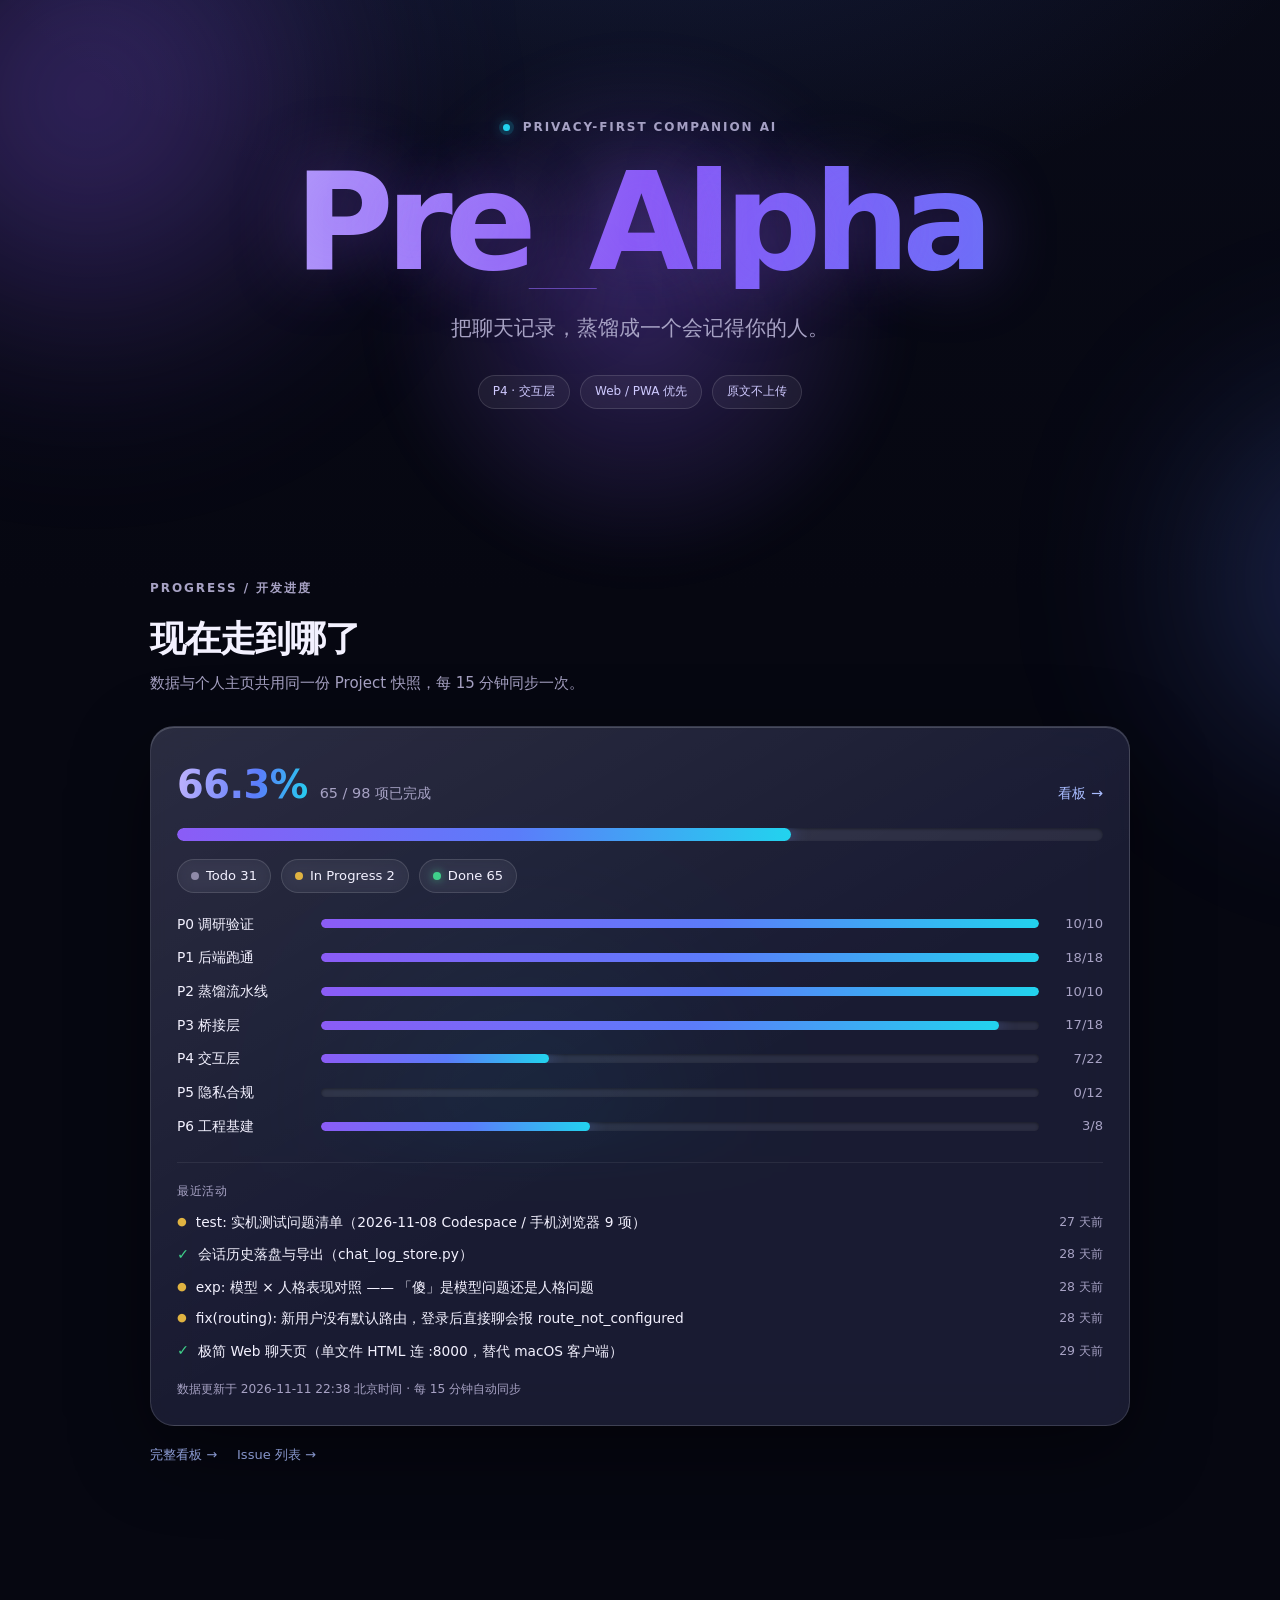
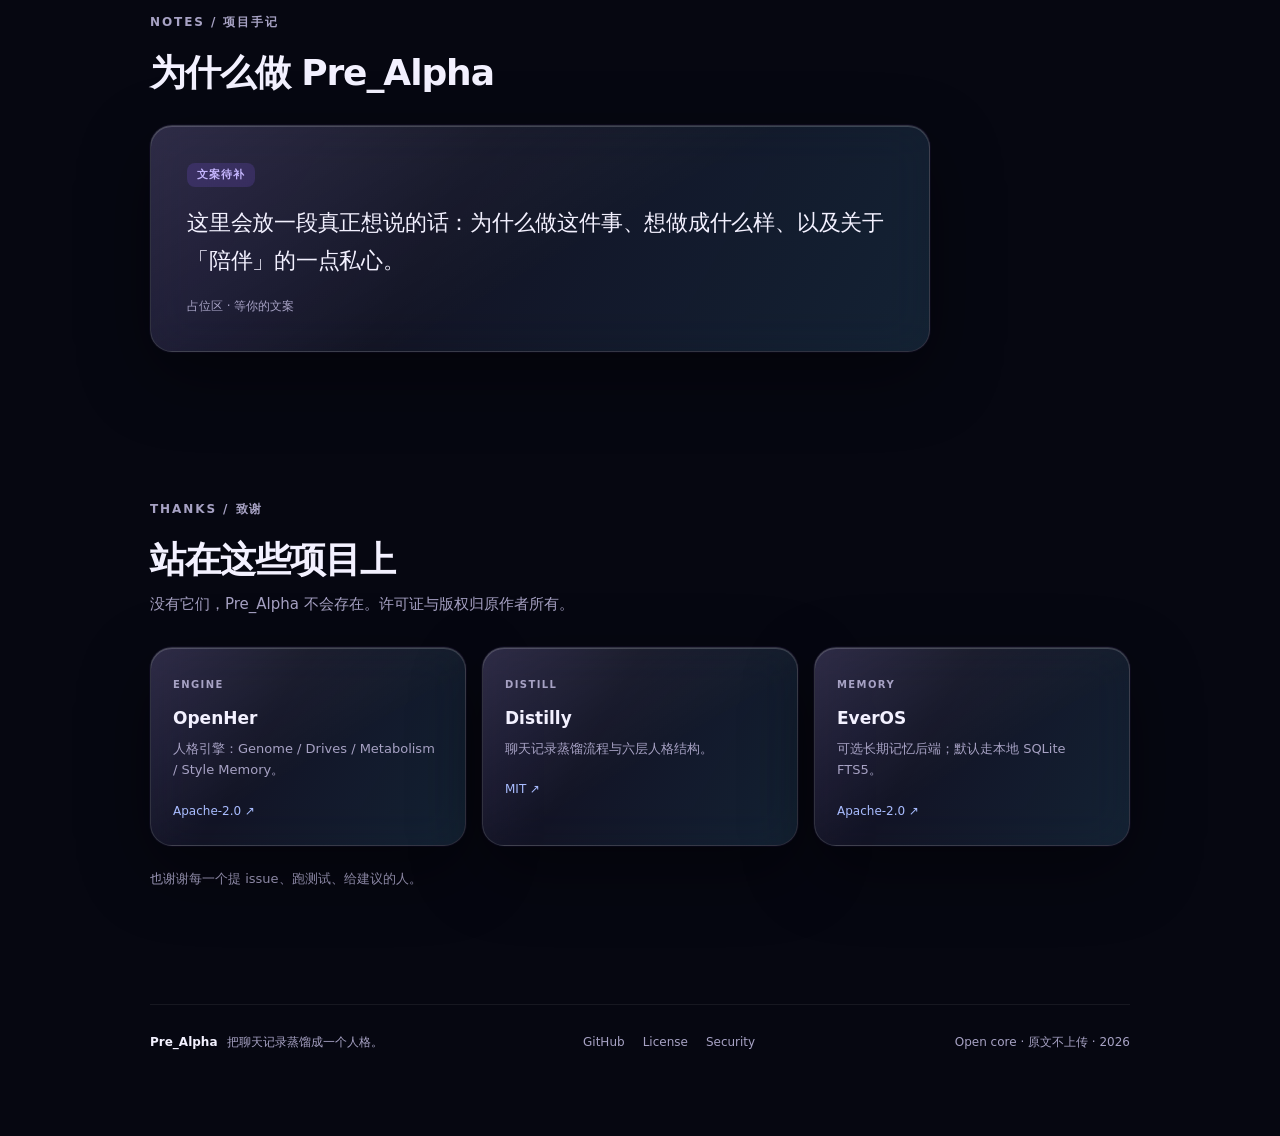
==== site/glass/index.html @ 16523dff "feat(site): add liquid-glass landing copy with progress only" ====
<!doctype html>
<html lang="zh-CN">
<head>
  <meta charset="utf-8">
  <meta name="viewport" content="width=device-width, initial-scale=1, viewport-fit=cover">
  <meta name="theme-color" content="#070811">
  <meta name="description" content="Pre_Alpha：把聊天记录蒸馏成一个人格。隐私优先的陪伴 AI，原始聊天记录不上传。">
  <title>Pre_Alpha · 把聊天记录蒸馏成一个人格</title>
  <link rel="stylesheet" href="glass.css">
</head>
<body>
  <a class="skip" href="#main">跳到正文</a>

  <div class="aurora" aria-hidden="true">
    <span class="blob blob-violet"></span>
    <span class="blob blob-blue"></span>
    <span class="blob blob-cyan"></span>
  </div>

  <main class="page" id="main">
    <header class="masthead">
      <p class="eyebrow"><span class="live-dot" aria-hidden="true"></span> PRIVACY-FIRST COMPANION AI</p>
      <h1>Pre_Alpha</h1>
      <p class="tagline">把聊天记录，蒸馏成一个会记得你的人。</p>
      <div class="title-meta" aria-label="项目状态">
        <span class="glass-pill">P4 · 交互层</span>
        <span class="glass-pill">Web / PWA 优先</span>
        <span class="glass-pill">原文不上传</span>
      </div>
    </header>

    <section class="section" id="progress" aria-labelledby="progress-title">
      <div class="section-head">
        <p class="eyebrow">PROGRESS / 开发进度</p>
        <h2 id="progress-title">现在走到哪了</h2>
        <p class="section-desc">数据与个人主页共用同一份 Project 快照，每 15 分钟同步一次。</p>
      </div>
      <div id="prealpha" class="pa">
        <p class="pa-fallback">加载进度数据…</p>
      </div>
      <p class="section-more">
        <a href="https://github.com/users/jason081112/projects/1" target="_blank" rel="noopener">完整看板 →</a>
        <a href="https://github.com/jason081112/Pre_Alpha/issues" target="_blank" rel="noopener">Issue 列表 →</a>
      </p>
    </section>

    <section class="section" id="story" aria-labelledby="story-title">
      <div class="section-head">
        <p class="eyebrow">NOTES / 项目手记</p>
        <h2 id="story-title">为什么做 Pre_Alpha</h2>
      </div>

      <!-- COPYWRITING:START
           把正文发我，我替换掉下面的占位内容；也可以直接改这一段，
           保留 .story-card 结构即可。 -->
      <div class="story-card glass" data-copy="story">
        <span class="story-badge">文案待补</span>
        <p class="story-placeholder">
          这里会放一段真正想说的话：为什么做这件事、想做成什么样、以及关于「陪伴」的一点私心。
        </p>
        <p class="story-hint">占位区 · 等你的文案</p>
      </div>
      <!-- COPYWRITING:END -->
    </section>

    <section class="section" id="thanks" aria-labelledby="thanks-title">
      <div class="section-head">
        <p class="eyebrow">THANKS / 致谢</p>
        <h2 id="thanks-title">站在这些项目上</h2>
        <p class="section-desc">没有它们，Pre_Alpha 不会存在。许可证与版权归原作者所有。</p>
      </div>

      <div class="thanks-grid">
        <a class="thanks-card glass" href="https://github.com/kellyvv/OpenHer" target="_blank" rel="noopener">
          <span class="thanks-role">ENGINE</span>
          <h3>OpenHer</h3>
          <p>人格引擎：Genome / Drives / Metabolism / Style Memory。</p>
          <span class="thanks-license">Apache-2.0 ↗</span>
        </a>
        <a class="thanks-card glass" href="https://github.com/titanwings/distilly" target="_blank" rel="noopener">
          <span class="thanks-role">DISTILL</span>
          <h3>Distilly</h3>
          <p>聊天记录蒸馏流程与六层人格结构。</p>
          <span class="thanks-license">MIT ↗</span>
        </a>
        <a class="thanks-card glass" href="https://github.com/EverMind-AI/EverOS" target="_blank" rel="noopener">
          <span class="thanks-role">MEMORY</span>
          <h3>EverOS</h3>
          <p>可选长期记忆后端；默认走本地 SQLite FTS5。</p>
          <span class="thanks-license">Apache-2.0 ↗</span>
        </a>
      </div>

      <p class="thanks-foot">也谢谢每一个提 issue、跑测试、给建议的人。</p>
    </section>

    <footer class="footer">
      <div>
        <strong>Pre_Alpha</strong>
        <span>把聊天记录蒸馏成一个人格。</span>
      </div>
      <nav aria-label="页脚链接">
        <a href="https://github.com/jason081112/Pre_Alpha" target="_blank" rel="noopener">GitHub</a>
        <a href="https://github.com/jason081112/Pre_Alpha/blob/main/LICENSING.md" target="_blank" rel="noopener">License</a>
        <a href="https://github.com/jason081112/Pre_Alpha/blob/main/SECURITY.md" target="_blank" rel="noopener">Security</a>
      </nav>
      <p class="footer-note">Open core · 原文不上传 · 2026</p>
    </footer>
  </main>

  <script src="app.js"></script>
</body>
</html>
---- site/glass/glass.css ----
:root {
  color-scheme: dark;
  --bg: #060711;
  --bg-2: #0a0c1a;
  --text: #f3f1ff;
  --muted: #a7a2c4;
  --violet: #8b5cf6;
  --blue: #5b7cfa;
  --cyan: #22d3ee;
  --green: #3fd08a;
  --glass: rgba(22, 24, 45, .52);
  --glass-2: rgba(28, 31, 58, .72);
  --stroke: rgba(255, 255, 255, .13);
  --stroke-soft: rgba(255, 255, 255, .07);
  --glow: rgba(139, 92, 246, .30);
  --max: 980px;
  font-family: system-ui, -apple-system, "Segoe UI", "PingFang SC", "Hiragino Sans GB", sans-serif;
}

* { box-sizing: border-box; }
html { scroll-behavior: smooth; }
body {
  margin: 0;
  min-height: 100%;
  overflow-x: hidden;
  background: var(--bg);
  color: var(--text);
  line-height: 1.65;
  -webkit-font-smoothing: antialiased;
}
a { color: #a9bcff; text-decoration: none; }
a:hover { text-decoration: underline; }
code {
  padding: 1px 6px;
  border: 1px solid var(--stroke);
  border-radius: 6px;
  background: rgba(255, 255, 255, .05);
  font: .88em ui-monospace, SFMono-Regular, Menlo, monospace;
}
.skip {
  position: fixed;
  top: 10px; left: 10px;
  z-index: 100;
  padding: 8px 14px;
  border-radius: 10px;
  background: var(--violet);
  color: #fff;
  transform: translateY(-180%);
}
.skip:focus { transform: none; }

/* ── 极光背景 ── */
.aurora {
  position: fixed;
  inset: -20vmax;
  z-index: 0;
  overflow: hidden;
  background:
    radial-gradient(60% 50% at 50% 0%, rgba(91, 124, 250, .18), transparent 70%),
    linear-gradient(180deg, var(--bg-2), var(--bg) 60%);
}
.blob {
  position: absolute;
  display: block;
  border-radius: 50%;
  filter: blur(90px);
  opacity: .55;
  will-change: transform;
}
.blob-violet {
  top: 8%; left: 6%;
  width: 46vmax; height: 46vmax;
  background: radial-gradient(circle at 40% 40%, rgba(139, 92, 246, .75), transparent 65%);
  animation: drift-a 22s ease-in-out infinite alternate;
}
.blob-blue {
  top: 40%; right: -6%;
  width: 42vmax; height: 42vmax;
  background: radial-gradient(circle at 50% 50%, rgba(91, 124, 250, .65), transparent 65%);
  animation: drift-b 26s ease-in-out infinite alternate;
}
.blob-cyan {
  bottom: -14%; left: 30%;
  width: 38vmax; height: 38vmax;
  background: radial-gradient(circle at 50% 50%, rgba(34, 211, 238, .45), transparent 65%);
  animation: drift-c 30s ease-in-out infinite alternate;
}
@keyframes drift-a {
  to { transform: translate3d(8vmax, 6vmax, 0) scale(1.12); }
}
@keyframes drift-b {
  to { transform: translate3d(-10vmax, -6vmax, 0) scale(1.08); }
}
@keyframes drift-c {
  to { transform: translate3d(6vmax, -8vmax, 0) scale(1.16); }
}

/* ── 玻璃 ── */
.glass {
  position: relative;
  overflow: hidden;
  border: 1px solid var(--stroke);
  border-radius: 22px;
  background:
    linear-gradient(150deg, rgba(255, 255, 255, .10), rgba(255, 255, 255, .02) 55%),
    var(--glass);
  box-shadow:
    0 24px 70px rgba(0, 0, 0, .42),
    inset 0 1px 0 rgba(255, 255, 255, .18),
    0 0 0 1px rgba(139, 92, 246, .06);
  backdrop-filter: blur(22px) saturate(150%);
  -webkit-backdrop-filter: blur(22px) saturate(150%);
}
.glass::after {
  content: "";
  position: absolute;
  inset: 0;
  pointer-events: none;
  background: linear-gradient(120deg, rgba(139, 92, 246, .12), transparent 38%, rgba(34, 211, 238, .10));
  opacity: .7;
}

.page {
  position: relative;
  z-index: 1;
  width: min(100% - 40px, var(--max));
  margin: 0 auto;
  padding-bottom: 40px;
}

/* ── 标题 ── */
.masthead {
  position: relative;
  isolation: isolate;
  padding: 118px 0 96px;
  text-align: center;
}
.masthead::before {
  content: "";
  position: absolute;
  top: 6%;
  left: 50%;
  width: min(560px, 88vw);
  height: min(560px, 88vw);
  transform: translateX(-50%);
  border-radius: 50%;
  background: radial-gradient(circle, var(--glow), transparent 66%);
  filter: blur(20px);
  z-index: -1;
}
.eyebrow {
  margin: 0 0 18px;
  color: var(--muted);
  font-size: 12px;
  font-weight: 700;
  letter-spacing: .16em;
  text-transform: uppercase;
}
.live-dot {
  display: inline-block;
  width: 7px; height: 7px;
  margin-right: 7px;
  border-radius: 50%;
  background: var(--cyan);
  box-shadow: 0 0 0 4px rgba(34, 211, 238, .14), 0 0 14px rgba(34, 211, 238, .7);
}
.masthead h1 {
  margin: 0;
  font-size: clamp(3.4rem, 14vw, 8.5rem);
  line-height: .98;
  letter-spacing: -.06em;
  background: linear-gradient(100deg, #c4b5fd 0%, #8b5cf6 28%, #5b7cfa 58%, #22d3ee 100%);
  background-size: 180% 100%;
  -webkit-background-clip: text;
  background-clip: text;
  color: transparent;
  text-shadow: 0 0 70px rgba(139, 92, 246, .35);
  animation: title-flow 12s ease-in-out infinite alternate;
}
@keyframes title-flow {
  to { background-position: 100% 50%; }
}
.tagline {
  margin: 22px 0 0;
  color: var(--muted);
  font-size: clamp(1rem, 2.6vw, 1.3rem);
}
.title-meta {
  display: flex;
  flex-wrap: wrap;
  justify-content: center;
  gap: 10px;
  margin-top: 30px;
}
.glass-pill {
  padding: 6px 14px;
  border: 1px solid var(--stroke);
  border-radius: 999px;
  background: rgba(255, 255, 255, .05);
  color: #cfcaff;
  font-size: 12px;
  backdrop-filter: blur(10px);
  -webkit-backdrop-filter: blur(10px);
}

/* ── 区块 ── */
.section { padding: 74px 0; }
.section-head { max-width: 640px; margin-bottom: 30px; }
.section-head h2 {
  margin: 0 0 10px;
  font-size: clamp(1.6rem, 3.4vw, 2.25rem);
  line-height: 1.22;
  letter-spacing: -.03em;
}
.section-desc { margin: 0; color: var(--muted); font-size: 15px; }
.section-more { display: flex; gap: 20px; margin: 18px 0 0; font-size: 13px; }

/* ── 进度面板 ── */
.pa {
  padding: 26px;
  border: 1px solid var(--stroke);
  border-radius: 24px;
  background:
    linear-gradient(150deg, rgba(255, 255, 255, .09), rgba(255, 255, 255, .015) 55%),
    var(--glass-2);
  box-shadow:
    0 26px 80px rgba(0, 0, 0, .45),
    inset 0 1px 0 rgba(255, 255, 255, .18);
  backdrop-filter: blur(24px) saturate(150%);
  -webkit-backdrop-filter: blur(24px) saturate(150%);
}
.pa-head {
  display: flex;
  align-items: baseline;
  justify-content: space-between;
  gap: 12px;
  margin-bottom: 12px;
  flex-wrap: wrap;
}
.pa-headline { display: flex; align-items: baseline; gap: 12px; flex-wrap: wrap; }
.pa-pct {
  font-size: 2.4rem;
  font-weight: 700;
  letter-spacing: -.5px;
  background: linear-gradient(100deg, #c4b5fd, #5b7cfa 60%, #22d3ee);
  -webkit-background-clip: text;
  background-clip: text;
  color: transparent;
}
.pa-frac { color: var(--muted); font-size: .9rem; }
.pa-link { color: #a9bcff; font-size: .9rem; }
.pa-bar {
  position: relative;
  height: 9px;
  overflow: hidden;
  border-radius: 20px;
  background: rgba(255, 255, 255, .08);
  box-shadow: inset 0 1px 3px rgba(0, 0, 0, .4);
}
.pa-bar-lg { height: 13px; }
.pa-fill {
  height: 100%;
  border-radius: 20px;
  background: linear-gradient(90deg, var(--violet), var(--blue) 55%, var(--cyan));
  box-shadow: 0 0 18px rgba(91, 124, 250, .55);
  transition: width .5s ease;
}
.pa-status { display: flex; flex-wrap: wrap; gap: 10px; margin: 18px 0 4px; }
.pa-chip {
  display: inline-flex;
  align-items: center;
  gap: 7px;
  padding: 5px 13px;
  border: 1px solid var(--stroke);
  border-radius: 20px;
  background: rgba(255, 255, 255, .04);
  color: var(--text);
  font-size: .82rem;
  backdrop-filter: blur(8px);
  -webkit-backdrop-filter: blur(8px);
}
.pa-dot { display: inline-block; width: 8px; height: 8px; border-radius: 50%; }
.pa-dot.todo { background: #8f8aa8; }
.pa-dot.prog { background: #e0b341; }
.pa-dot.done { background: var(--green); box-shadow: 0 0 10px rgba(63, 208, 138, .7); }
.pa-phases { display: flex; flex-direction: column; gap: 11px; margin-top: 20px; }
.pa-phase {
  display: grid;
  grid-template-columns: 132px 1fr 52px;
  align-items: center;
  gap: 12px;
  font-size: .86rem;
}
.pa-phase-name { color: var(--text); white-space: nowrap; }
.pa-phase-num { color: var(--muted); text-align: right; font-variant-numeric: tabular-nums; font-size: .82rem; }
.pa-recent { margin-top: 24px; padding-top: 18px; border-top: 1px solid var(--stroke-soft); }
.pa-recent-title { margin-bottom: 10px; color: var(--muted); font-size: .78rem; letter-spacing: .5px; }
.pa-recent-list { display: flex; flex-direction: column; gap: 9px; margin: 0; padding: 0; list-style: none; }
.pa-recent-item { display: flex; align-items: center; gap: 9px; min-width: 0; font-size: .86rem; }
.pa-recent-state { flex: 0 0 auto; font-size: .9rem; }
.pa-recent-state.closed { color: var(--green); }
.pa-recent-state.open { color: #e0b341; font-size: .7rem; }
.pa-recent-link {
  flex: 1 1 auto;
  min-width: 0;
  overflow: hidden;
  color: var(--text);
  white-space: nowrap;
  text-overflow: ellipsis;
}
.pa-recent-link:hover { color: #a9bcff; }
.pa-recent-time { flex: 0 0 auto; color: var(--muted); font-size: .78rem; }
.pa-updated { margin-top: 16px; color: var(--muted); font-size: .76rem; }
.pa-fallback { margin: 0; color: var(--muted); font-size: .9rem; }

/* ── 文案 ── */
.story-card { max-width: 780px; padding: 34px 36px; }
.story-badge {
  position: relative;
  z-index: 1;
  display: inline-block;
  margin-bottom: 16px;
  padding: 3px 10px;
  border-radius: 8px;
  background: rgba(139, 92, 246, .18);
  color: #c4b5fd;
  font-size: 11px;
  font-weight: 700;
  letter-spacing: .08em;
}
.story-placeholder {
  position: relative;
  z-index: 1;
  margin: 0 0 18px;
  font-size: clamp(1.1rem, 2.2vw, 1.4rem);
  line-height: 1.7;
  letter-spacing: -.01em;
}
.story-hint { position: relative; z-index: 1; margin: 0; color: var(--muted); font-size: 12px; }

/* ── 致谢 ── */
.thanks-grid { display: grid; grid-template-columns: repeat(3, 1fr); gap: 16px; }
.thanks-card {
  display: block;
  padding: 22px;
  color: var(--text);
  transition: transform .2s, border-color .2s, box-shadow .2s;
}
.thanks-card > * { position: relative; z-index: 1; }
.thanks-card:hover {
  text-decoration: none;
  transform: translateY(-3px);
  border-color: rgba(139, 92, 246, .55);
  box-shadow: 0 26px 70px rgba(91, 124, 250, .22), inset 0 1px 0 rgba(255, 255, 255, .2);
}
.thanks-role { color: var(--muted); font-size: 10px; font-weight: 700; letter-spacing: .14em; }
.thanks-card h3 { margin: 8px 0 6px; font-size: 17px; }
.thanks-card p { margin: 0 0 16px; color: var(--muted); font-size: 13px; }
.thanks-license { color: #a9bcff; font-size: 12px; }
.thanks-foot { margin: 22px 0 0; color: var(--muted); font-size: 13px; }

/* ── 页脚 ── */
.footer {
  display: flex;
  align-items: center;
  justify-content: space-between;
  gap: 24px;
  flex-wrap: wrap;
  margin-top: 40px;
  padding: 28px 0 44px;
  border-top: 1px solid var(--stroke-soft);
  color: var(--muted);
  font-size: 12px;
}
.footer div { display: flex; gap: 10px; align-items: baseline; }
.footer strong { color: var(--text); }
.footer nav { display: flex; gap: 18px; }
.footer nav a { color: var(--muted); }
.footer-note { margin: 0; }

/* ── 响应式 ── */
@media (max-width: 760px) {
  .thanks-grid { grid-template-columns: 1fr; }
}
@media (max-width: 620px) {
  .page { width: min(100% - 28px, var(--max)); }
  .masthead { padding: 84px 0 66px; }
  .masthead h1 { font-size: clamp(3rem, 20vw, 5rem); }
  .section { padding: 54px 0; }
  .glass { border-radius: 18px; backdrop-filter: blur(16px) saturate(140%); -webkit-backdrop-filter: blur(16px) saturate(140%); }
  .pa { padding: 18px; border-radius: 20px; }
  .pa-pct { font-size: 1.9rem; }
  .pa-phase { grid-template-columns: 100px 1fr 46px; gap: 8px; }
  .story-card { padding: 24px; }
  .footer { align-items: flex-start; flex-direction: column; }
}
@media (prefers-reduced-motion: reduce) {
  html { scroll-behavior: auto; }
  .blob { animation: none; }
  *, *::before, *::after {
    animation-duration: .01ms !important;
    transition-duration: .01ms !important;
  }
}
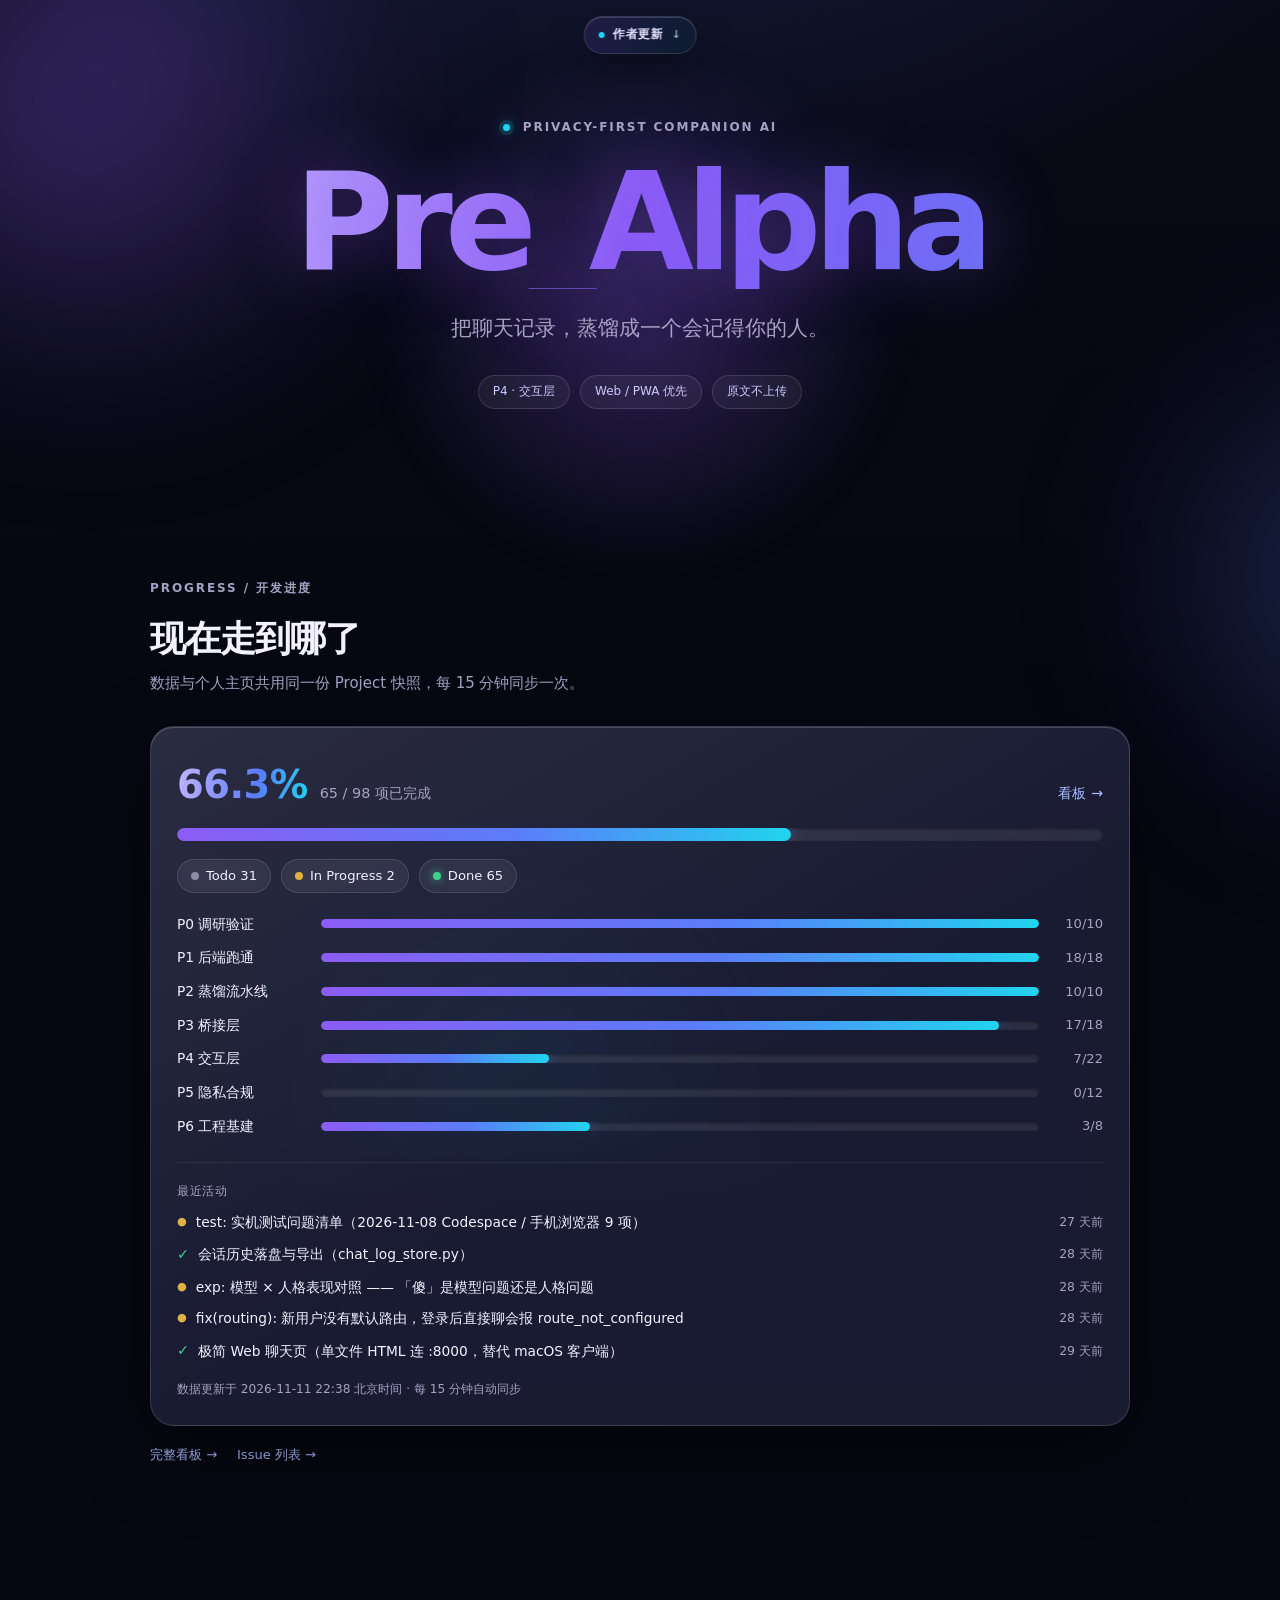
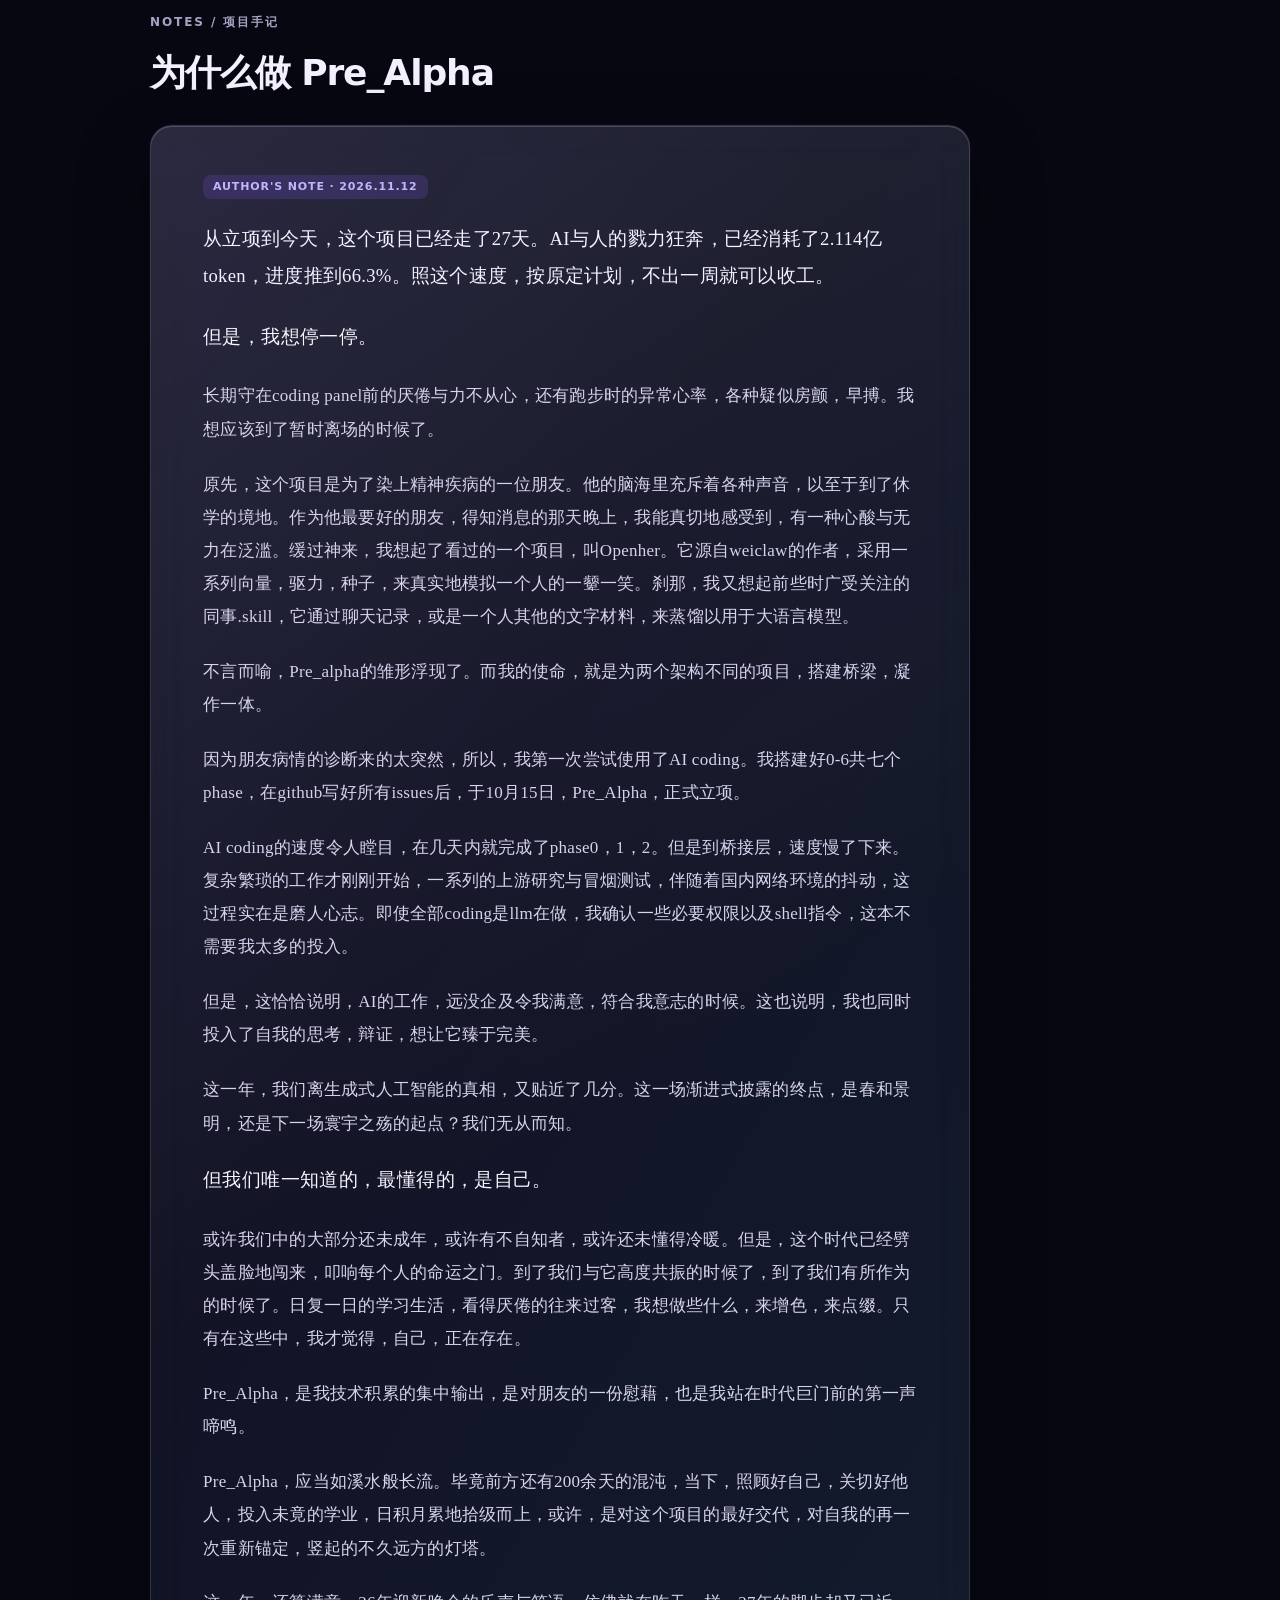
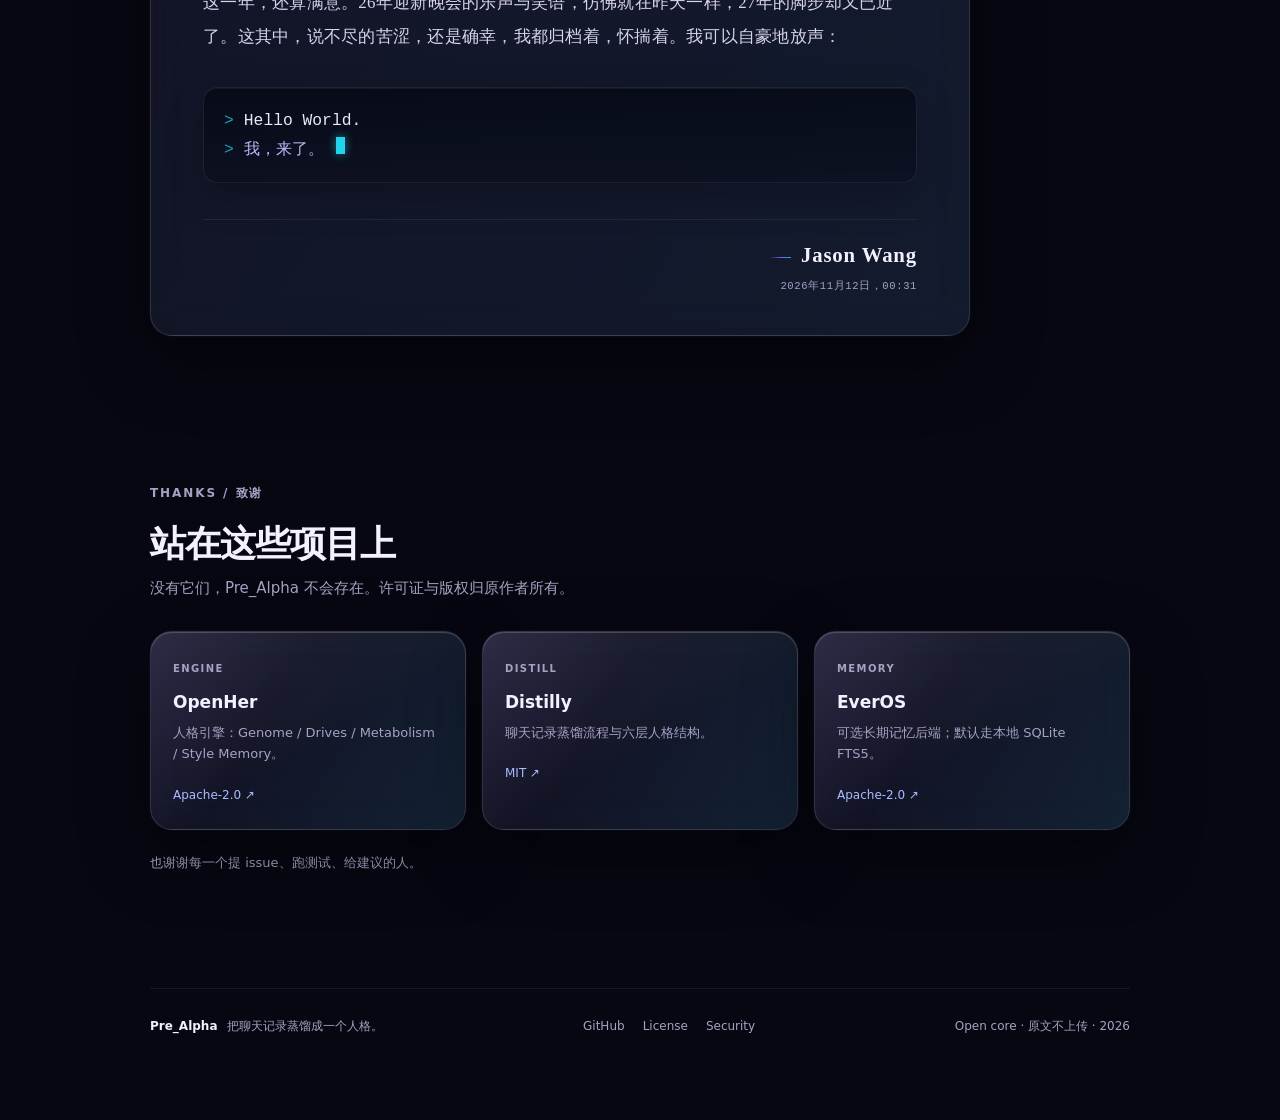
==== commit fda3867c: "feat(site): add the founder's note and author update bubble" ====
--- a/site/glass/index.html
+++ b/site/glass/index.html
@@ -10,6 +10,12 @@
 </head>
 <body>
   <a class="skip" href="#main">跳到正文</a>
+
+  <a class="author-update" href="#story" aria-label="作者更新，跳转到文案区">
+    <span class="update-dot" aria-hidden="true"></span>
+    <span>作者更新</span>
+    <span class="update-arrow" aria-hidden="true">↓</span>
+  </a>
 
   <div class="aurora" aria-hidden="true">
     <span class="blob blob-violet"></span>
@@ -50,17 +56,49 @@
         <h2 id="story-title">为什么做 Pre_Alpha</h2>
       </div>
 
-      <!-- COPYWRITING:START
-           把正文发我，我替换掉下面的占位内容；也可以直接改这一段，
-           保留 .story-card 结构即可。 -->
-      <div class="story-card glass" data-copy="story">
-        <span class="story-badge">文案待补</span>
-        <p class="story-placeholder">
-          这里会放一段真正想说的话：为什么做这件事、想做成什么样、以及关于「陪伴」的一点私心。
-        </p>
-        <p class="story-hint">占位区 · 等你的文案</p>
-      </div>
-      <!-- COPYWRITING:END -->
+      <article class="story-card glass essay" data-copy="story">
+        <span class="story-badge">AUTHOR'S NOTE · 2026.11.12</span>
+
+        <div class="essay-body">
+          <p class="essay-lead">从立项到今天，这个项目已经走了27天。AI与人的戮力狂奔，已经消耗了2.114亿token，进度推到66.3%。照这个速度，按原定计划，不出一周就可以收工。</p>
+
+          <p class="essay-beat">但是，我想停一停。</p>
+
+          <p>长期守在coding panel前的厌倦与力不从心，还有跑步时的异常心率，各种疑似房颤，早搏。我想应该到了暂时离场的时候了。</p>
+
+          <p>原先，这个项目是为了染上精神疾病的一位朋友。他的脑海里充斥着各种声音，以至于到了休学的境地。作为他最要好的朋友，得知消息的那天晚上，我能真切地感受到，有一种心酸与无力在泛滥。缓过神来，我想起了看过的一个项目，叫Openher。它源自weiclaw的作者，采用一系列向量，驱力，种子，来真实地模拟一个人的一颦一笑。刹那，我又想起前些时广受关注的同事.skill，它通过聊天记录，或是一个人其他的文字材料，来蒸馏以用于大语言模型。</p>
+
+          <p>不言而喻，Pre_alpha的雏形浮现了。而我的使命，就是为两个架构不同的项目，搭建桥梁，凝作一体。</p>
+
+          <p>因为朋友病情的诊断来的太突然，所以，我第一次尝试使用了AI coding。我搭建好0-6共七个phase，在github写好所有issues后，于10月15日，Pre_Alpha，正式立项。</p>
+
+          <p>AI coding的速度令人瞠目，在几天内就完成了phase0，1，2。但是到桥接层，速度慢了下来。复杂繁琐的工作才刚刚开始，一系列的上游研究与冒烟测试，伴随着国内网络环境的抖动，这过程实在是磨人心志。即使全部coding是llm在做，我确认一些必要权限以及shell指令，这本不需要我太多的投入。</p>
+
+          <p>但是，这恰恰说明，AI的工作，远没企及令我满意，符合我意志的时候。这也说明，我也同时投入了自我的思考，辩证，想让它臻于完美。</p>
+
+          <p>这一年，我们离生成式人工智能的真相，又贴近了几分。这一场渐进式披露的终点，是春和景明，还是下一场寰宇之殇的起点？我们无从而知。</p>
+
+          <p class="essay-beat">但我们唯一知道的，最懂得的，是自己。</p>
+
+          <p>或许我们中的大部分还未成年，或许有不自知者，或许还未懂得冷暖。但是，这个时代已经劈头盖脸地闯来，叩响每个人的命运之门。到了我们与它高度共振的时候了，到了我们有所作为的时候了。日复一日的学习生活，看得厌倦的往来过客，我想做些什么，来增色，来点缀。只有在这些中，我才觉得，自己，正在存在。</p>
+
+          <p>Pre_Alpha，是我技术积累的集中输出，是对朋友的一份慰藉，也是我站在时代巨门前的第一声啼鸣。</p>
+
+          <p>Pre_Alpha，应当如溪水般长流。毕竟前方还有200余天的混沌，当下，照顾好自己，关切好他人，投入未竟的学业，日积月累地拾级而上，或许，是对这个项目的最好交代，对自我的再一次重新锚定，竖起的不久远方的灯塔。</p>
+
+          <p>这一年，还算满意。26年迎新晚会的乐声与笑语，仿佛就在昨天一样，27年的脚步却又已近了。这其中，说不尽的苦涩，还是确幸，我都归档着，怀揣着。我可以自豪地放声：</p>
+        </div>
+
+        <div class="essay-terminal" role="group" aria-label="结尾">
+          <span class="term-line"><span class="term-prompt" aria-hidden="true">&gt;</span> Hello World.</span>
+          <span class="term-line"><span class="term-prompt" aria-hidden="true">&gt;</span> <span class="term-cn">我，来了。</span><span class="term-cursor" aria-hidden="true"></span></span>
+        </div>
+
+        <footer class="essay-sign">
+          <p class="essay-name">Jason Wang</p>
+          <p class="essay-date">2026年11月12日，00:31</p>
+        </footer>
+      </article>
     </section>
 
     <section class="section" id="thanks" aria-labelledby="thanks-title">
--- a/site/glass/glass.css
+++ b/site/glass/glass.css
@@ -14,6 +14,8 @@
   --stroke-soft: rgba(255, 255, 255, .07);
   --glow: rgba(139, 92, 246, .30);
   --max: 980px;
+  --serif: "Noto Serif SC", "Source Han Serif SC", "Source Han Serif CN", "Songti SC", "STSong", "SimSun", "Iowan Old Style", Georgia, serif;
+  --mono: "SFMono-Regular", "JetBrains Mono", "Cascadia Code", Menlo, Consolas, "Noto Sans Mono CJK SC", monospace;
   font-family: system-ui, -apple-system, "Segoe UI", "PingFang SC", "Hiragino Sans GB", sans-serif;
 }
 
@@ -48,6 +50,65 @@
   transform: translateY(-180%);
 }
 .skip:focus { transform: none; }
+
+/* ── 作者更新浮标 ── */
+.author-update {
+  position: fixed;
+  top: max(16px, env(safe-area-inset-top));
+  left: 50%;
+  z-index: 90;
+  display: inline-flex;
+  align-items: center;
+  gap: 8px;
+  padding: 8px 14px;
+  border: 1px solid var(--stroke);
+  border-radius: 999px;
+  background:
+    linear-gradient(120deg, rgba(139, 92, 246, .18), rgba(34, 211, 238, .08)),
+    rgba(10, 12, 26, .68);
+  box-shadow:
+    0 12px 36px rgba(0, 0, 0, .35),
+    inset 0 1px 0 rgba(255, 255, 255, .16);
+  backdrop-filter: blur(18px) saturate(160%);
+  -webkit-backdrop-filter: blur(18px) saturate(160%);
+  color: #e8e4ff;
+  font-size: 12px;
+  font-weight: 600;
+  letter-spacing: .06em;
+  white-space: nowrap;
+  text-decoration: none;
+  transform: translateX(-50%);
+  transition: transform .18s ease, border-color .18s ease, box-shadow .18s ease;
+}
+.author-update:hover {
+  text-decoration: none;
+  transform: translate(-50%, -2px);
+  border-color: rgba(139, 92, 246, .55);
+  box-shadow:
+    0 16px 42px rgba(91, 124, 250, .22),
+    inset 0 1px 0 rgba(255, 255, 255, .2);
+}
+.author-update:focus-visible {
+  outline: 2px solid var(--cyan);
+  outline-offset: 3px;
+}
+.update-dot {
+  width: 6px;
+  height: 6px;
+  border-radius: 50%;
+  background: var(--cyan);
+  animation: update-pulse 2.6s ease-out infinite;
+}
+.update-arrow {
+  color: var(--muted);
+  font-size: 11px;
+  transition: transform .18s ease, color .18s ease;
+}
+.author-update:hover .update-arrow { transform: translateY(2px); color: var(--cyan); }
+@keyframes update-pulse {
+  0% { box-shadow: 0 0 0 0 rgba(34, 211, 238, .35); }
+  70%, 100% { box-shadow: 0 0 0 7px rgba(34, 211, 238, 0); }
+}
 
 /* ── 极光背景 ── */
 .aurora {
@@ -314,12 +375,14 @@
 .pa-fallback { margin: 0; color: var(--muted); font-size: .9rem; }
 
 /* ── 文案 ── */
-.story-card { max-width: 780px; padding: 34px 36px; }
+#story { scroll-margin-top: 96px; }
+.story-card { max-width: 820px; }
+.essay { padding: 46px 52px 40px; }
+.essay::after { opacity: .36; }
+.essay > * { position: relative; z-index: 1; }
 .story-badge {
-  position: relative;
-  z-index: 1;
   display: inline-block;
-  margin-bottom: 16px;
+  margin-bottom: 22px;
   padding: 3px 10px;
   border-radius: 8px;
   background: rgba(139, 92, 246, .18);
@@ -328,15 +391,83 @@
   font-weight: 700;
   letter-spacing: .08em;
 }
-.story-placeholder {
-  position: relative;
-  z-index: 1;
-  margin: 0 0 18px;
-  font-size: clamp(1.1rem, 2.2vw, 1.4rem);
-  line-height: 1.7;
-  letter-spacing: -.01em;
-}
-.story-hint { position: relative; z-index: 1; margin: 0; color: var(--muted); font-size: 12px; }
+.essay-body {
+  font-family: var(--serif);
+  font-size: 17px;
+  line-height: 1.95;
+  letter-spacing: .015em;
+  color: #d8d3ee;
+}
+.essay-body p { margin: 0 0 1.28em; }
+.essay-body p:last-child { margin-bottom: 0; }
+.essay-lead { font-size: 1.1em; color: #f3f1ff; }
+.essay-beat {
+  color: #f7f4ff;
+  font-size: 1.12em;
+  letter-spacing: .02em;
+}
+
+/* 终端式结尾 */
+.essay-terminal {
+  margin-top: 34px;
+  padding: 18px 20px;
+  border: 1px solid rgba(255, 255, 255, .08);
+  border-radius: 14px;
+  background: linear-gradient(180deg, rgba(5, 8, 20, .72), rgba(10, 12, 26, .55));
+  box-shadow:
+    inset 0 1px 0 rgba(255, 255, 255, .05),
+    0 14px 40px rgba(0, 0, 0, .18);
+  font-family: var(--mono);
+  font-size: clamp(.92rem, 1.8vw, 1.02rem);
+  line-height: 1.8;
+  color: #e9e6ff;
+}
+.term-line { display: flex; align-items: baseline; gap: 10px; min-height: 1.8em; }
+.term-prompt { color: var(--cyan); opacity: .75; user-select: none; }
+.term-cn { color: #c4b5fd; }
+.term-cursor {
+  display: inline-block;
+  width: .55em;
+  height: 1.05em;
+  margin-left: 2px;
+  vertical-align: -.12em;
+  background: var(--cyan);
+  box-shadow: 0 0 10px rgba(34, 211, 238, .55);
+  animation: term-blink 1.1s steps(1) infinite;
+}
+@keyframes term-blink { 50% { opacity: 0; } }
+
+/* 落款 */
+.essay-sign {
+  margin-top: 36px;
+  padding-top: 18px;
+  border-top: 1px solid var(--stroke-soft);
+  text-align: right;
+}
+.essay-name {
+  margin: 0;
+  color: #f3f1ff;
+  font-family: var(--serif);
+  font-size: 1.3rem;
+  font-weight: 600;
+  letter-spacing: .04em;
+}
+.essay-name::before {
+  content: "";
+  display: inline-block;
+  width: 22px;
+  height: 1px;
+  margin-right: 10px;
+  vertical-align: middle;
+  background: linear-gradient(90deg, transparent, rgba(139, 92, 246, .9), rgba(34, 211, 238, .8));
+}
+.essay-date {
+  margin: 5px 0 0;
+  color: var(--muted);
+  font-family: var(--mono);
+  font-size: 10.5px;
+  letter-spacing: .06em;
+}
 
 /* ── 致谢 ── */
 .thanks-grid { display: grid; grid-template-columns: repeat(3, 1fr); gap: 16px; }
@@ -391,7 +522,11 @@
   .pa { padding: 18px; border-radius: 20px; }
   .pa-pct { font-size: 1.9rem; }
   .pa-phase { grid-template-columns: 100px 1fr 46px; gap: 8px; }
-  .story-card { padding: 24px; }
+  .author-update { top: max(10px, env(safe-area-inset-top)); padding: 7px 12px; font-size: 11px; }
+  .story-card { padding: 30px 24px 28px; }
+  .essay-body { font-size: 16px; line-height: 1.9; }
+  .essay-terminal { margin-top: 28px; padding: 15px 16px; }
+  .essay-sign { margin-top: 30px; }
   .footer { align-items: flex-start; flex-direction: column; }
 }
 @media (prefers-reduced-motion: reduce) {
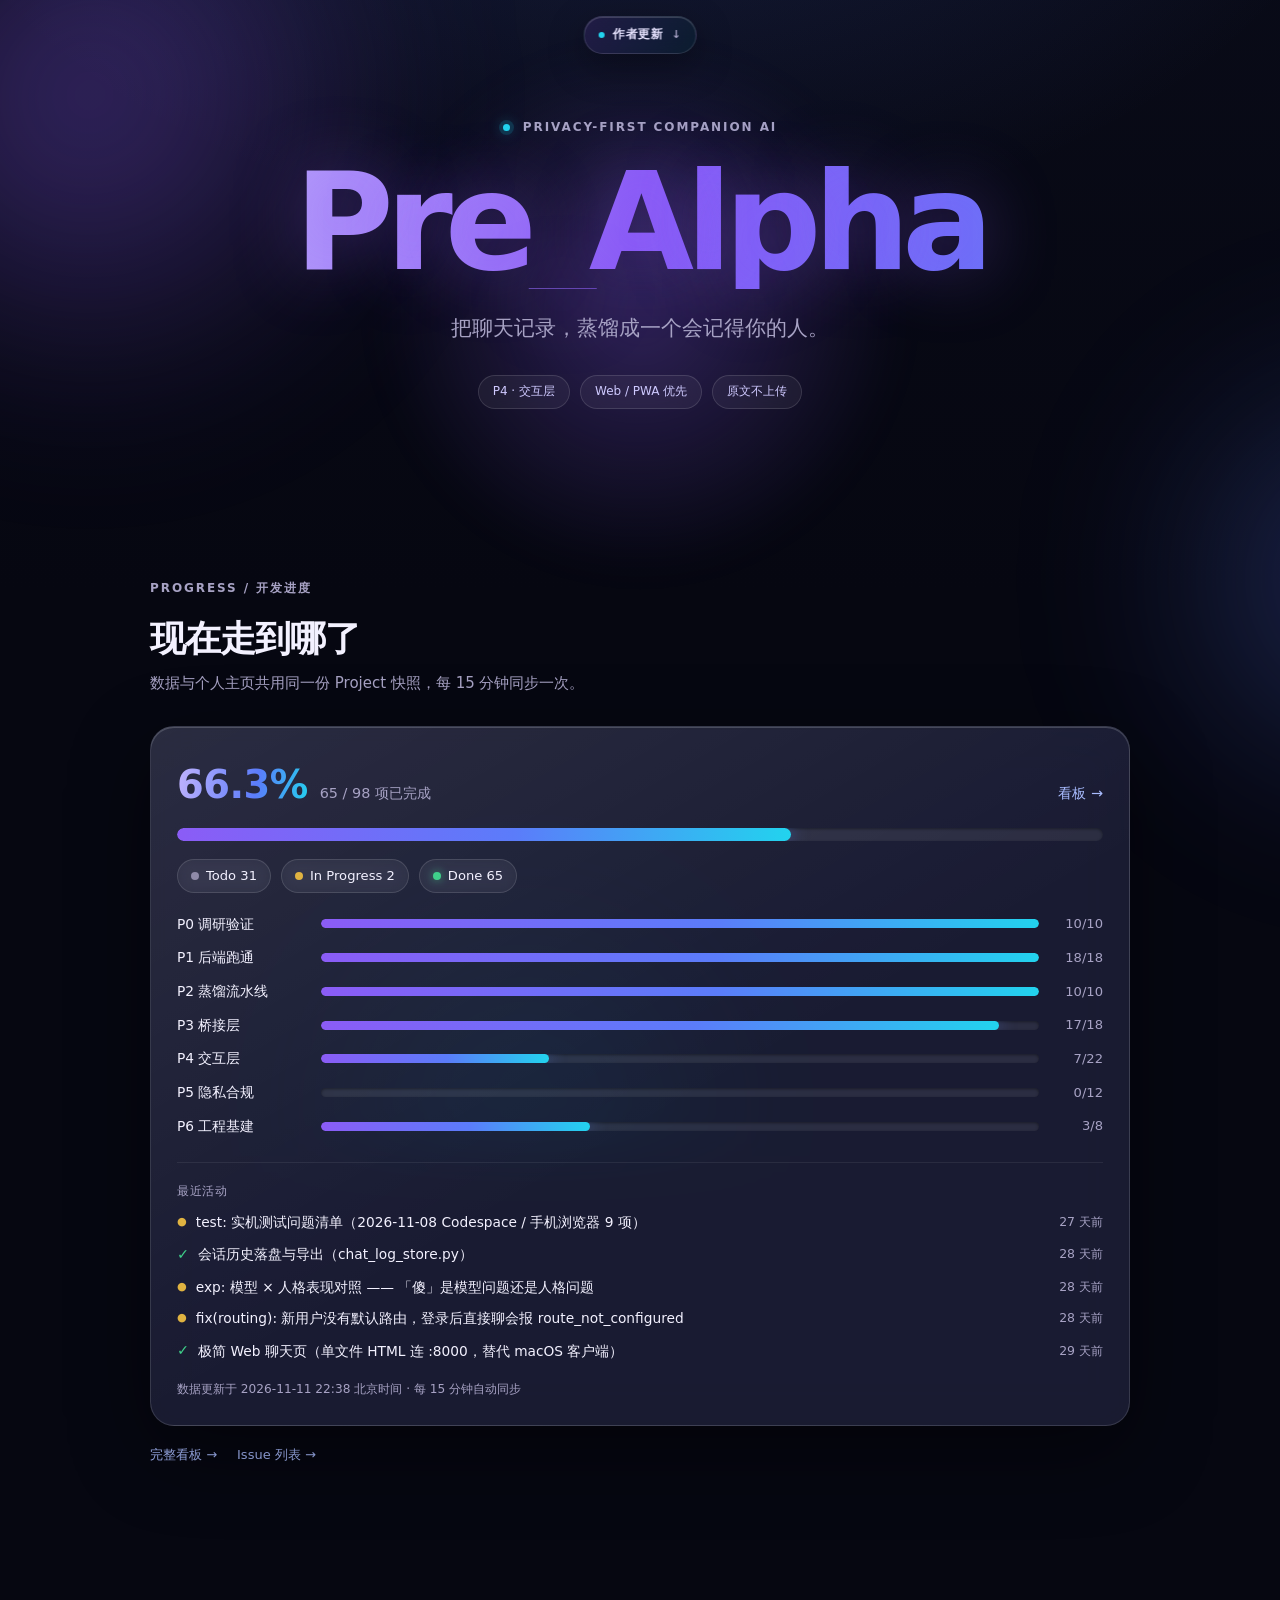
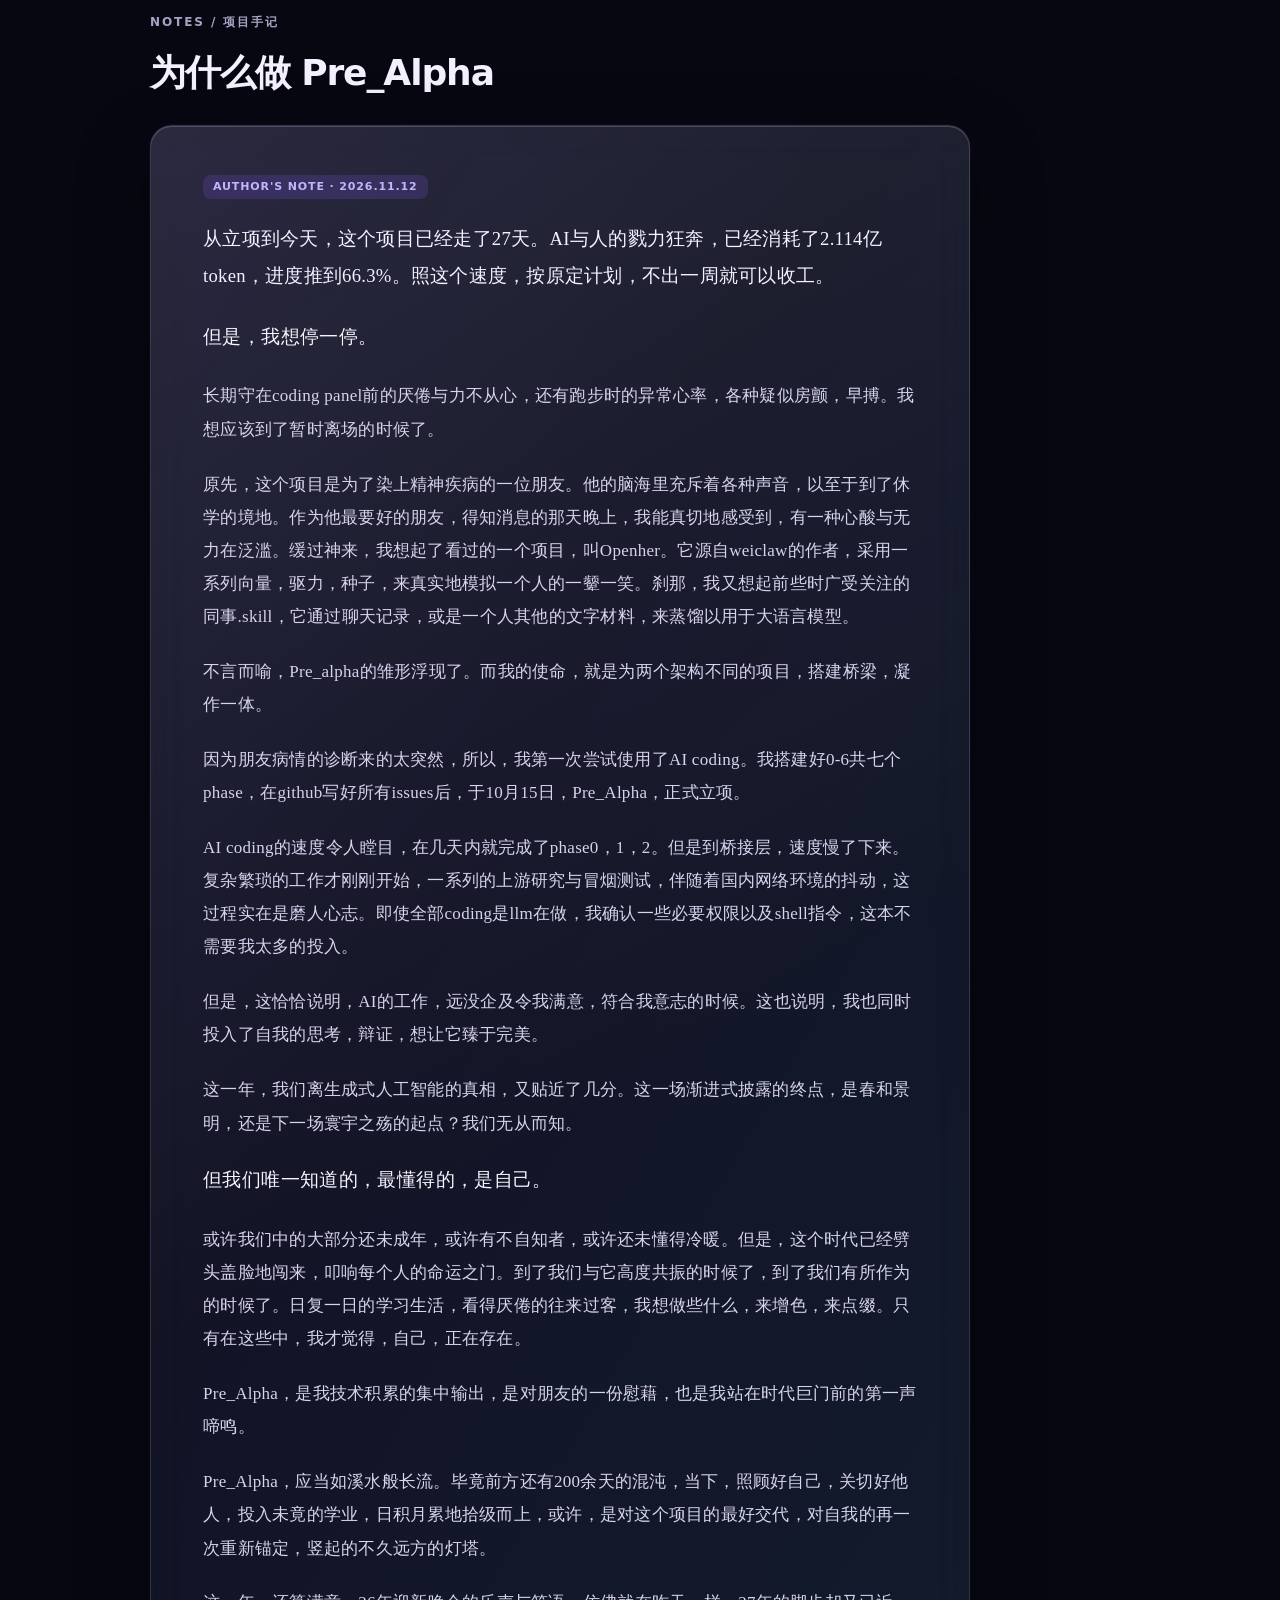
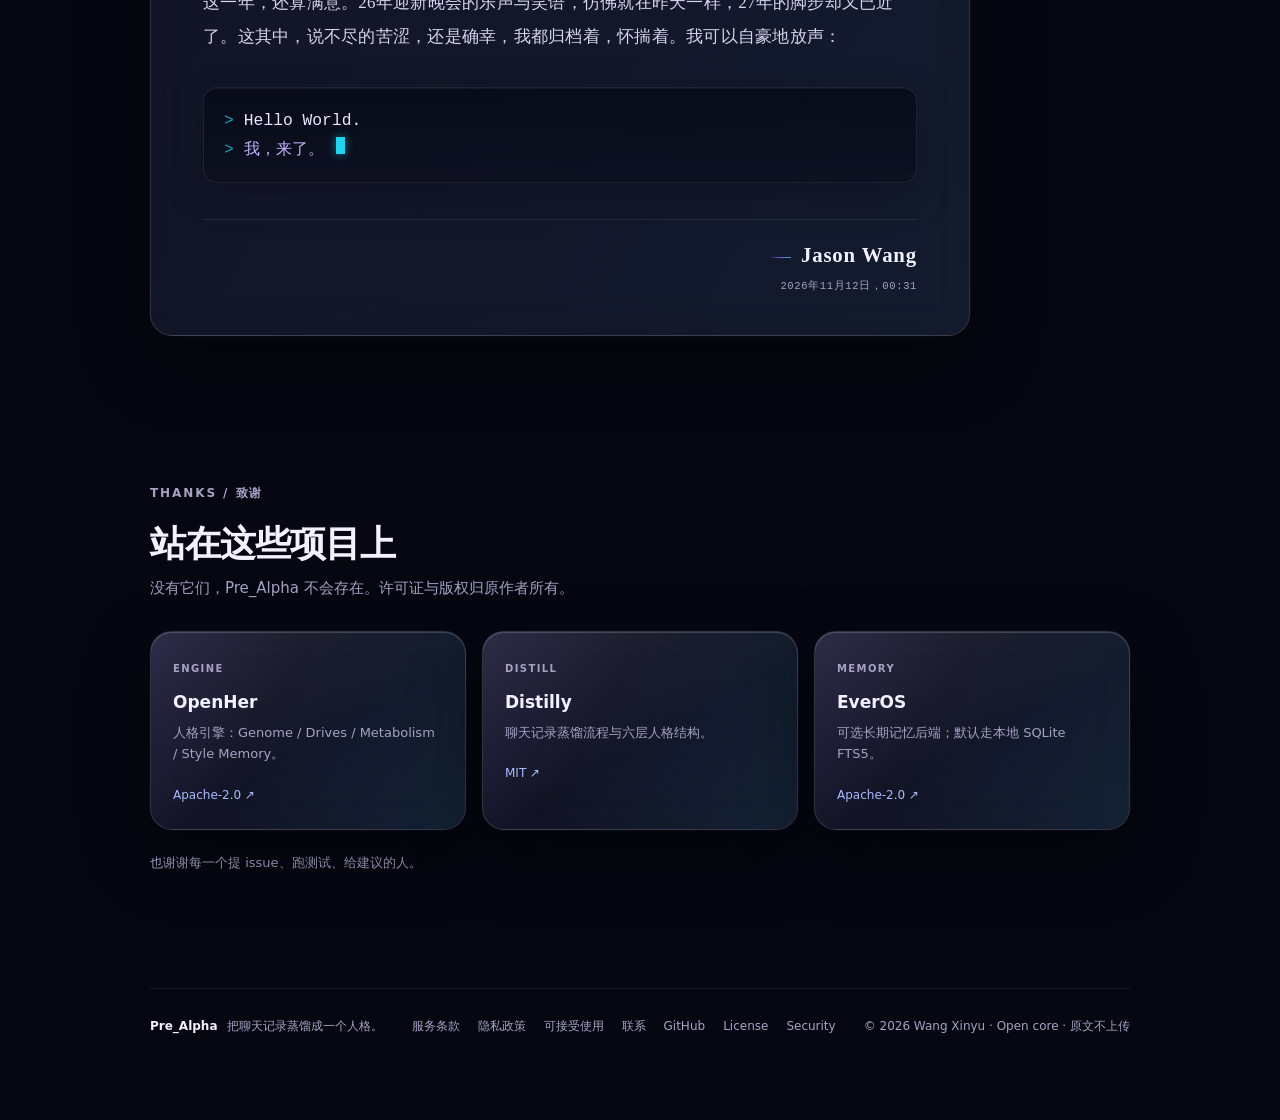
==== commit 83935673: "feat(legal): add terms, privacy and AUP pages" ====
--- a/site/glass/index.html
+++ b/site/glass/index.html
@@ -138,11 +138,15 @@
         <span>把聊天记录蒸馏成一个人格。</span>
       </div>
       <nav aria-label="页脚链接">
+        <a href="../legal/terms.html">服务条款</a>
+        <a href="../legal/privacy.html">隐私政策</a>
+        <a href="../legal/aup.html">可接受使用</a>
+        <a href="mailto:prealpha@163.com">联系</a>
         <a href="https://github.com/jason081112/Pre_Alpha" target="_blank" rel="noopener">GitHub</a>
         <a href="https://github.com/jason081112/Pre_Alpha/blob/main/LICENSING.md" target="_blank" rel="noopener">License</a>
         <a href="https://github.com/jason081112/Pre_Alpha/blob/main/SECURITY.md" target="_blank" rel="noopener">Security</a>
       </nav>
-      <p class="footer-note">Open core · 原文不上传 · 2026</p>
+      <p class="footer-note">© 2026 Wang Xinyu · Open core · 原文不上传</p>
     </footer>
   </main>
 
--- a/site/glass/glass.css
+++ b/site/glass/glass.css
@@ -505,7 +505,7 @@
 }
 .footer div { display: flex; gap: 10px; align-items: baseline; }
 .footer strong { color: var(--text); }
-.footer nav { display: flex; gap: 18px; }
+.footer nav { display: flex; flex-wrap: wrap; gap: 8px 18px; }
 .footer nav a { color: var(--muted); }
 .footer-note { margin: 0; }
 
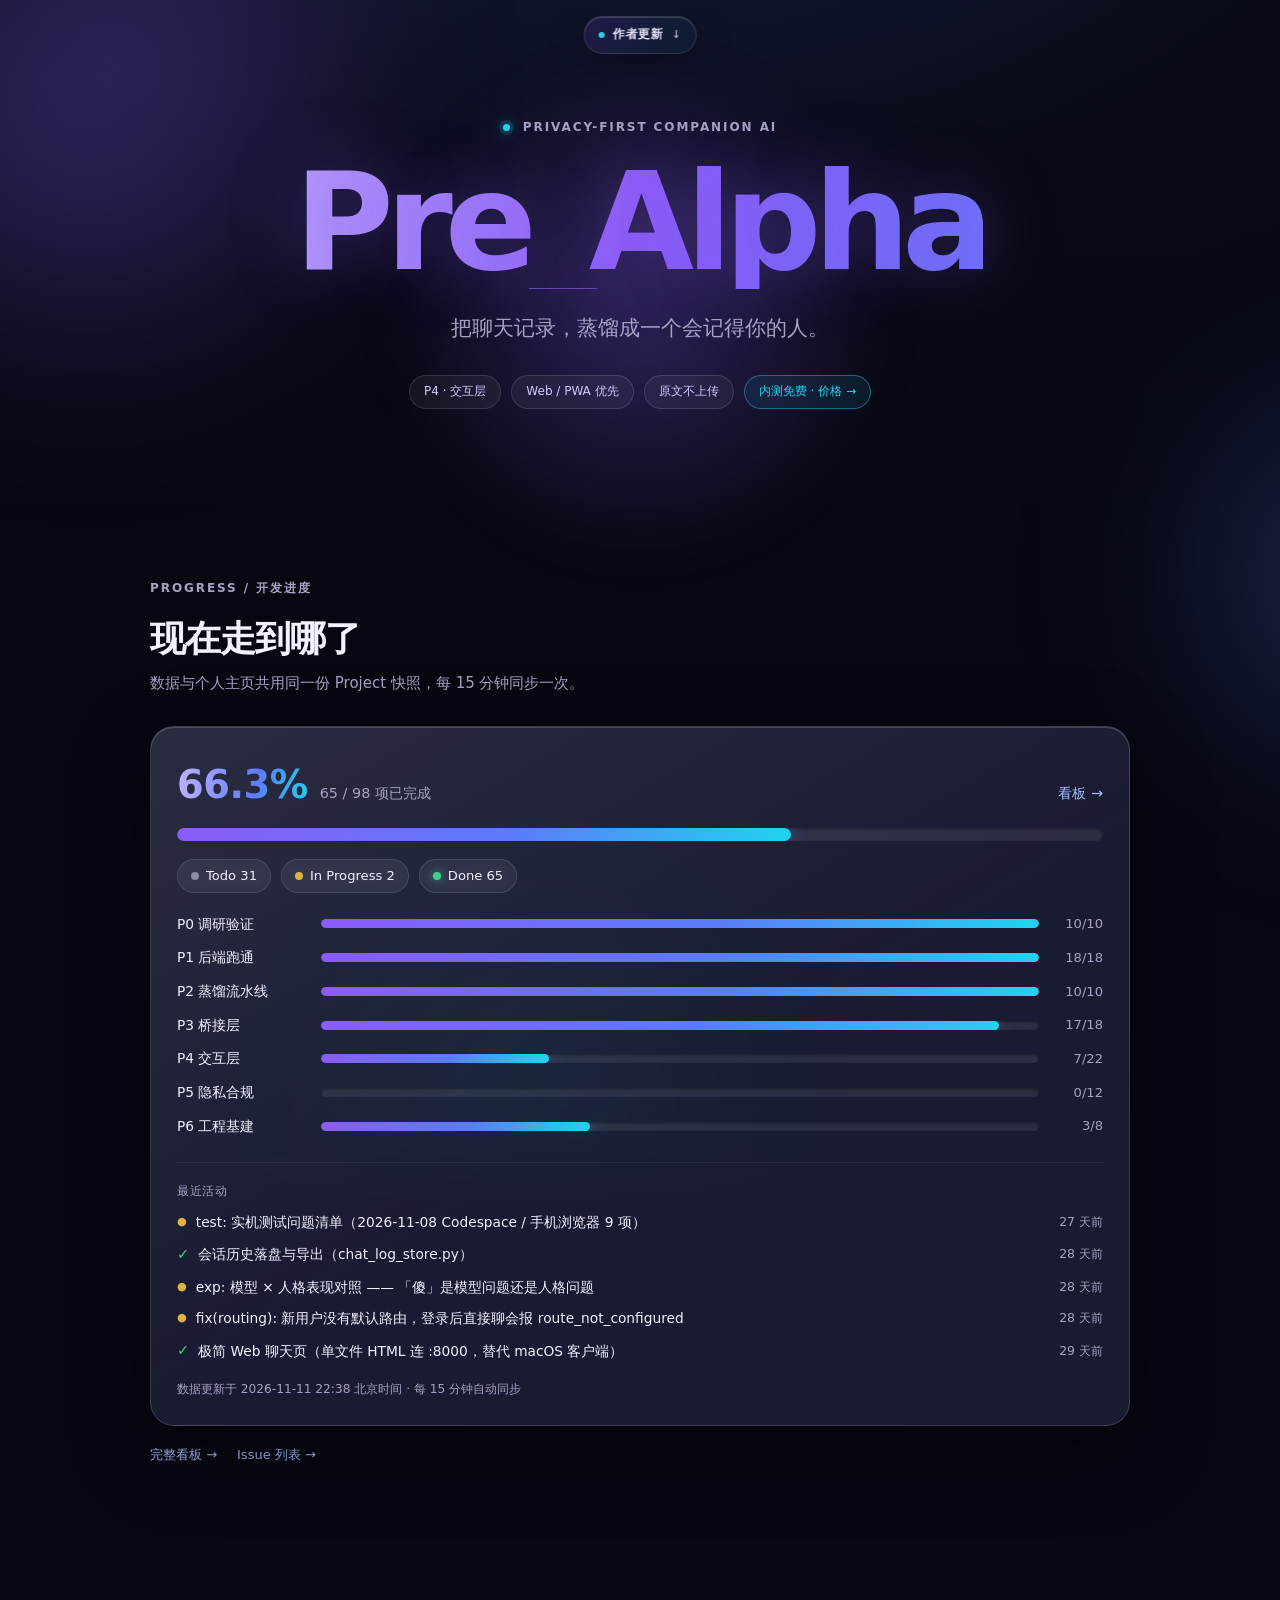
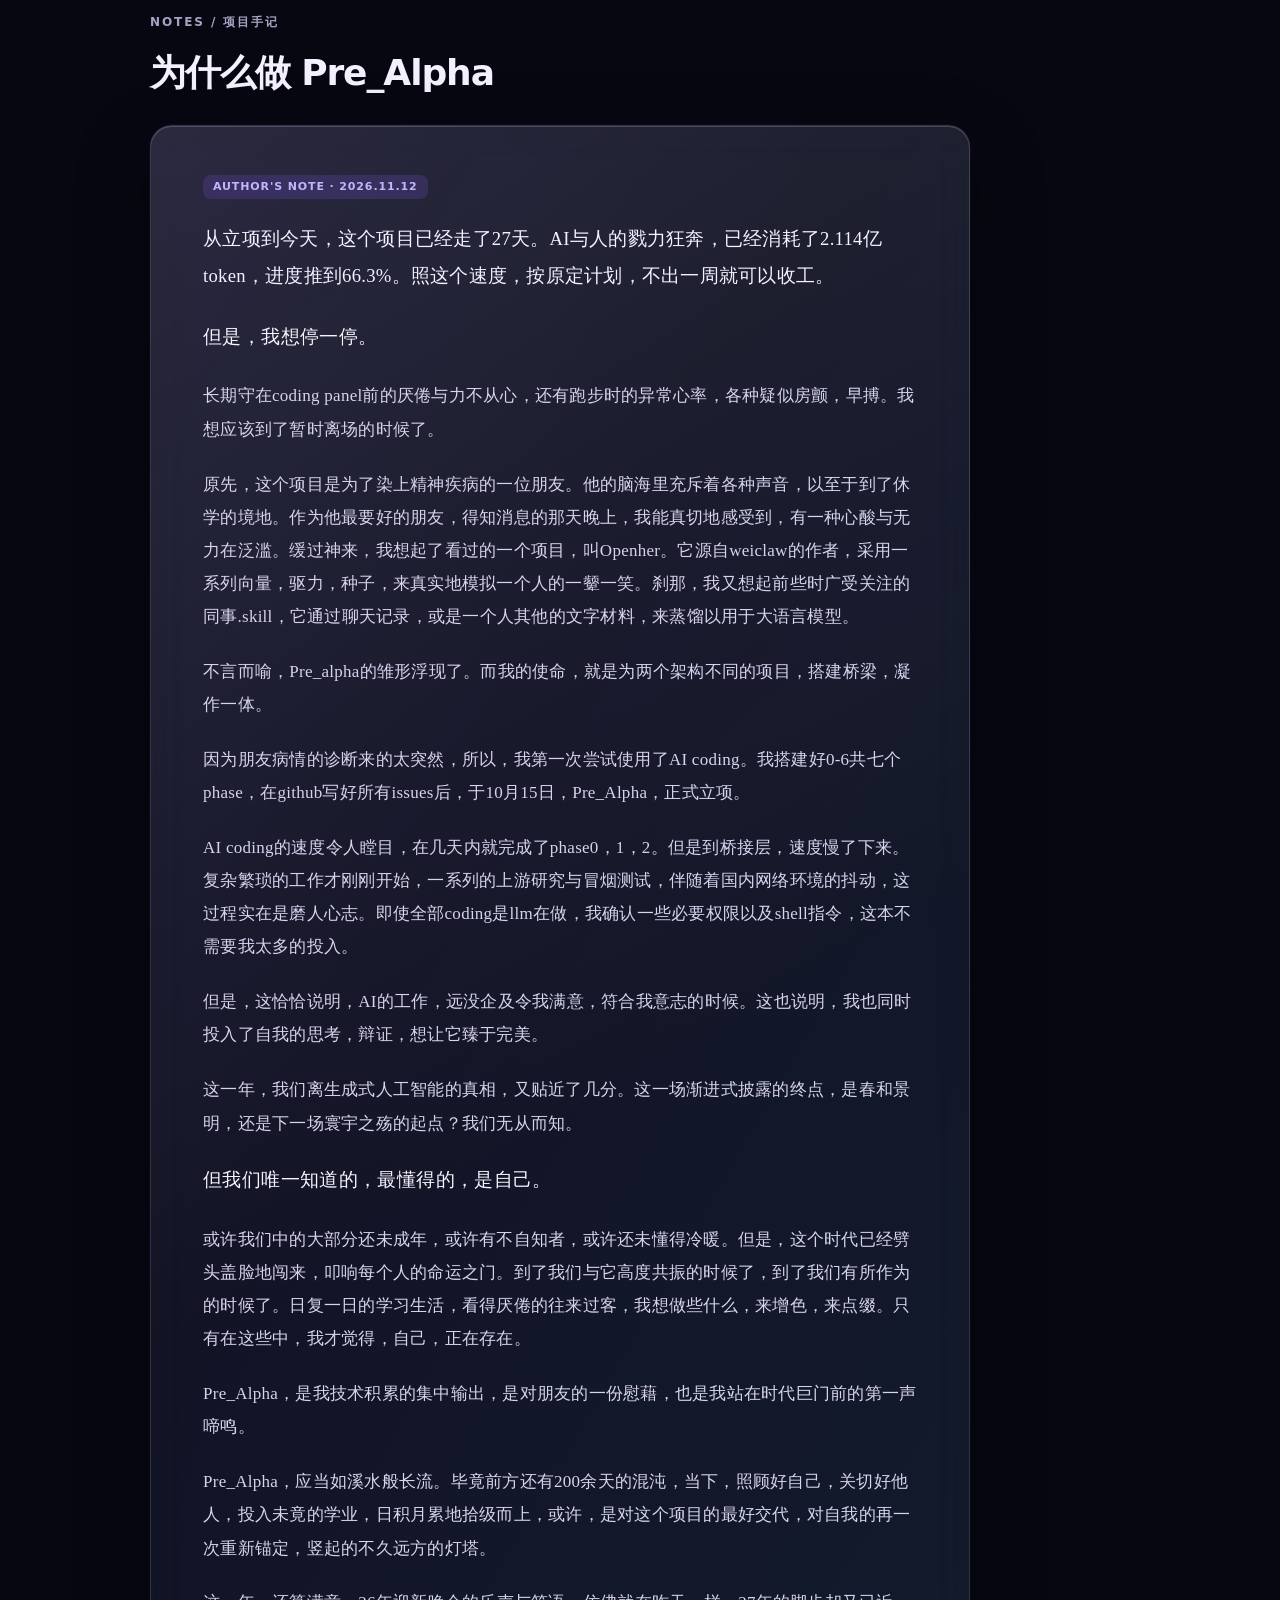
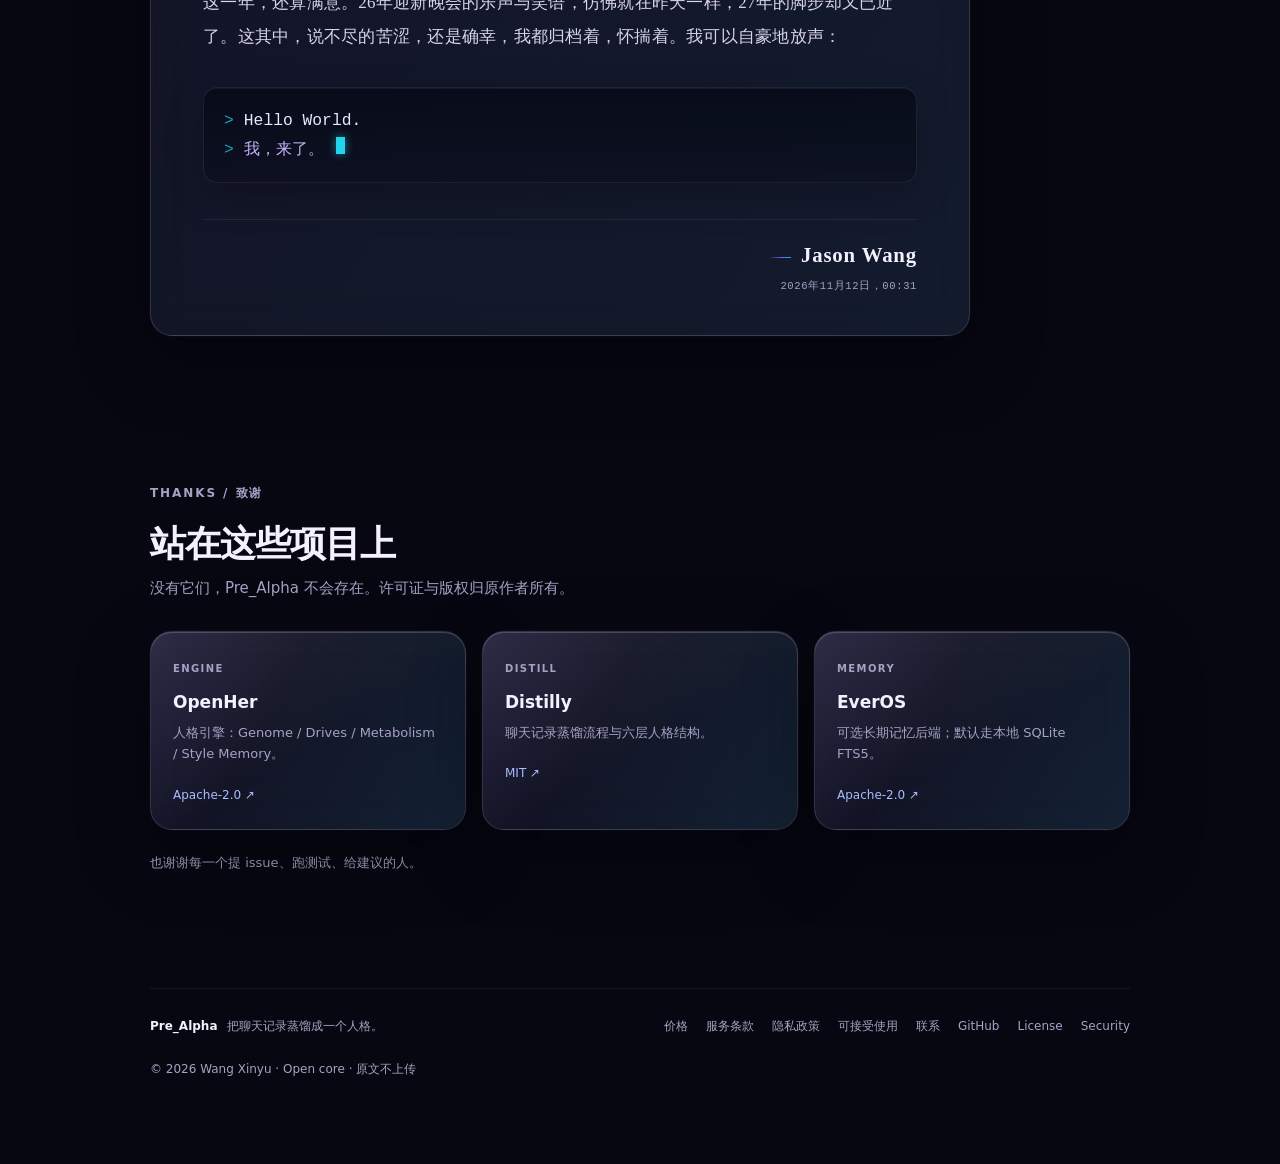
==== commit 44eb2df5: "feat(site): add a transparent pricing page" ====
--- a/site/glass/index.html
+++ b/site/glass/index.html
@@ -32,6 +32,7 @@
         <span class="glass-pill">P4 · 交互层</span>
         <span class="glass-pill">Web / PWA 优先</span>
         <span class="glass-pill">原文不上传</span>
+        <a class="glass-pill glass-pill-link" href="../pricing/">内测免费 · 价格 →</a>
       </div>
     </header>
 
@@ -138,6 +139,7 @@
         <span>把聊天记录蒸馏成一个人格。</span>
       </div>
       <nav aria-label="页脚链接">
+        <a href="../pricing/">价格</a>
         <a href="../legal/terms.html">服务条款</a>
         <a href="../legal/privacy.html">隐私政策</a>
         <a href="../legal/aup.html">可接受使用</a>
--- a/site/glass/glass.css
+++ b/site/glass/glass.css
@@ -263,6 +263,20 @@
   backdrop-filter: blur(10px);
   -webkit-backdrop-filter: blur(10px);
 }
+.glass-pill-link {
+  display: inline-flex;
+  align-items: center;
+  border-color: rgba(34, 211, 238, .42);
+  background: rgba(34, 211, 238, .09);
+  color: var(--cyan);
+  transition: border-color .2s, background .2s, transform .2s;
+}
+.glass-pill-link:hover {
+  border-color: rgba(34, 211, 238, .8);
+  background: rgba(34, 211, 238, .15);
+  text-decoration: none;
+  transform: translateY(-1px);
+}
 
 /* ── 区块 ── */
 .section { padding: 74px 0; }
